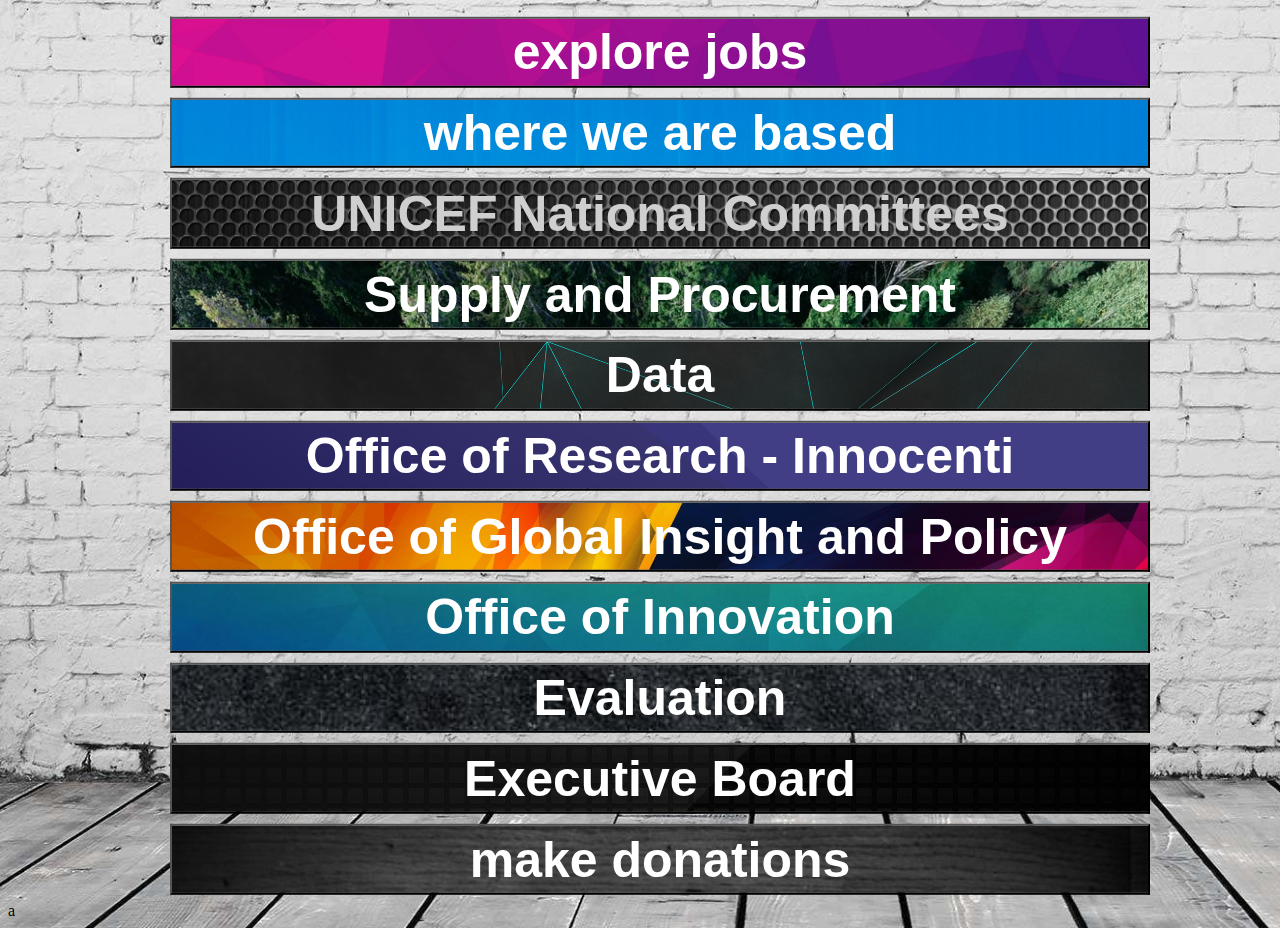
==== contact/index.html @ 61426968 "made the final cahnge before i get some rest" ====
<head>
    <title>contacts</title>
	<link rel="stylesheet" href="style.css">
</head>
<html>
<body>

<ul><li><button id="a1" onclick="window.location.href='https://www.unicef.org/careers/'" target="_blank" title="UNICEF Careers">explore jobs</button></li>
	<li><button id="a2" onclick="window.location.href='https://www.unicef.org/where-we-work'" title="UNICEF Regional and Country Offices">where we are based</button></li>
	<li><button id="a3" onclick="window.location.href='https://www.unicef.org/unicef-national-committees'">UNICEF National Committees</button></li>
	<li><button id="a4" onclick="window.location.href='https://www.unicef.org/supply/contact'" target="_blank" title="UNICEF Supply Division">Supply and Procurement</button></li>
	<li><button id="a5" onclick="window.location.href='https://data.unicef.org/contact/'" target="_blank" title="UNICEF Data">Data</button></li>
	<li><button id="a6" onclick="window.location.href='https://www.unicef-irc.org/aboutIRC/contactus.html'" target="_blank" title="UNICEF Office of Research - Innocenti">Office of Research - Innocenti</button></li>
	<li><button id="a7" onclick="window.location.href='https://www.unicef.org/globalinsight/'" target="_blank" title="UNICEF Office of Global Insight and Policy">Office of Global Insight and Policy</button></li>
	<li><button id="a8" onclick="window.location.href='https://www.unicef.org/innovation/contact-us'" target="_blank" title="UNICEF Office of Innovation">Office of Innovation</button></li>
	<li><button id="a9" onclick="window.location.href='https://www.unicef.org/evaluation/'" target="_blank" title="UNICEF Evaluation">Evaluation</button></li>
	<li><button id="a0" onclick="window.location.href='https://www.unicef.org/executiveboard/board-secretariat'" target="_self">Executive Board</button></li>
	<li><button id="a11" onclick="window.location.href='https://help.unicef.org/contact'">make donations</button></li>
</ul>a
</body>
<html>
---- contact/style.css ----
li{
    /* hide dots */
    list-style: none;
    /* add spaceing between itemns */
    margin-bottom: 10px;
    /* center items on page */
    text-align: center;

}
ul{
    transform: translateY(1%);
}

body {
    background-image: url("back.png");
    background-size: cover;
}

button{
    width: 80%;
    height: 8%;
    /* background image */

}

#a1{
    background-image: url("1.png");
    background-size: cover;
    color: white;
    font-size: 50px;
    font-weight: 600;
    
}
#a2{
    background-image: url("2.jpg");
    background-size: cover;
    color: white;
    font-size: 50px;
    font-weight: 600;
}
#a3{
    background-image: url("3.jpg");
    background-size: cover;
    color: rgb(207, 207, 207);
    font-size: 50px;
    font-weight: 600;
}
#a4{
    background-image: url("4.jfif");
    background-size: cover;
    color: white;
    font-size: 50px;
    font-weight: 600;
}
#a5{
    background-image: url("5.png");
    background-size: cover;
    color: white;
    font-size: 50px;
    font-weight: 600;
}
#a6{
    background-image: url("6.jpg");
    background-size: cover;
    color: white;
    font-size: 50px;
    font-weight: 600;
}
#a7{
    background-image: url("7.jpg");
    background-size: cover;
    color: white;
    font-size: 50px;
    font-weight: 600;
}
#a8{
    background-image: url("8.jpg");
    background-size: cover;
    color: white;
    font-size: 50px;
    font-weight: 600;
}
#a9{
    background-image: url("9.jpeg");
    background-size: cover;
    color: white;
    font-size: 50px;
    font-weight: 600;
}
#a0{
    background-image: url("0.jpg");
    background-size: cover;
    color: white;
    font-size: 50px;
    font-weight: 600;
}
#a11{
    background-image: url("11.jpg");
    background-size: cover;
    color: white;
    font-size: 50px;
    font-weight: 600;
}
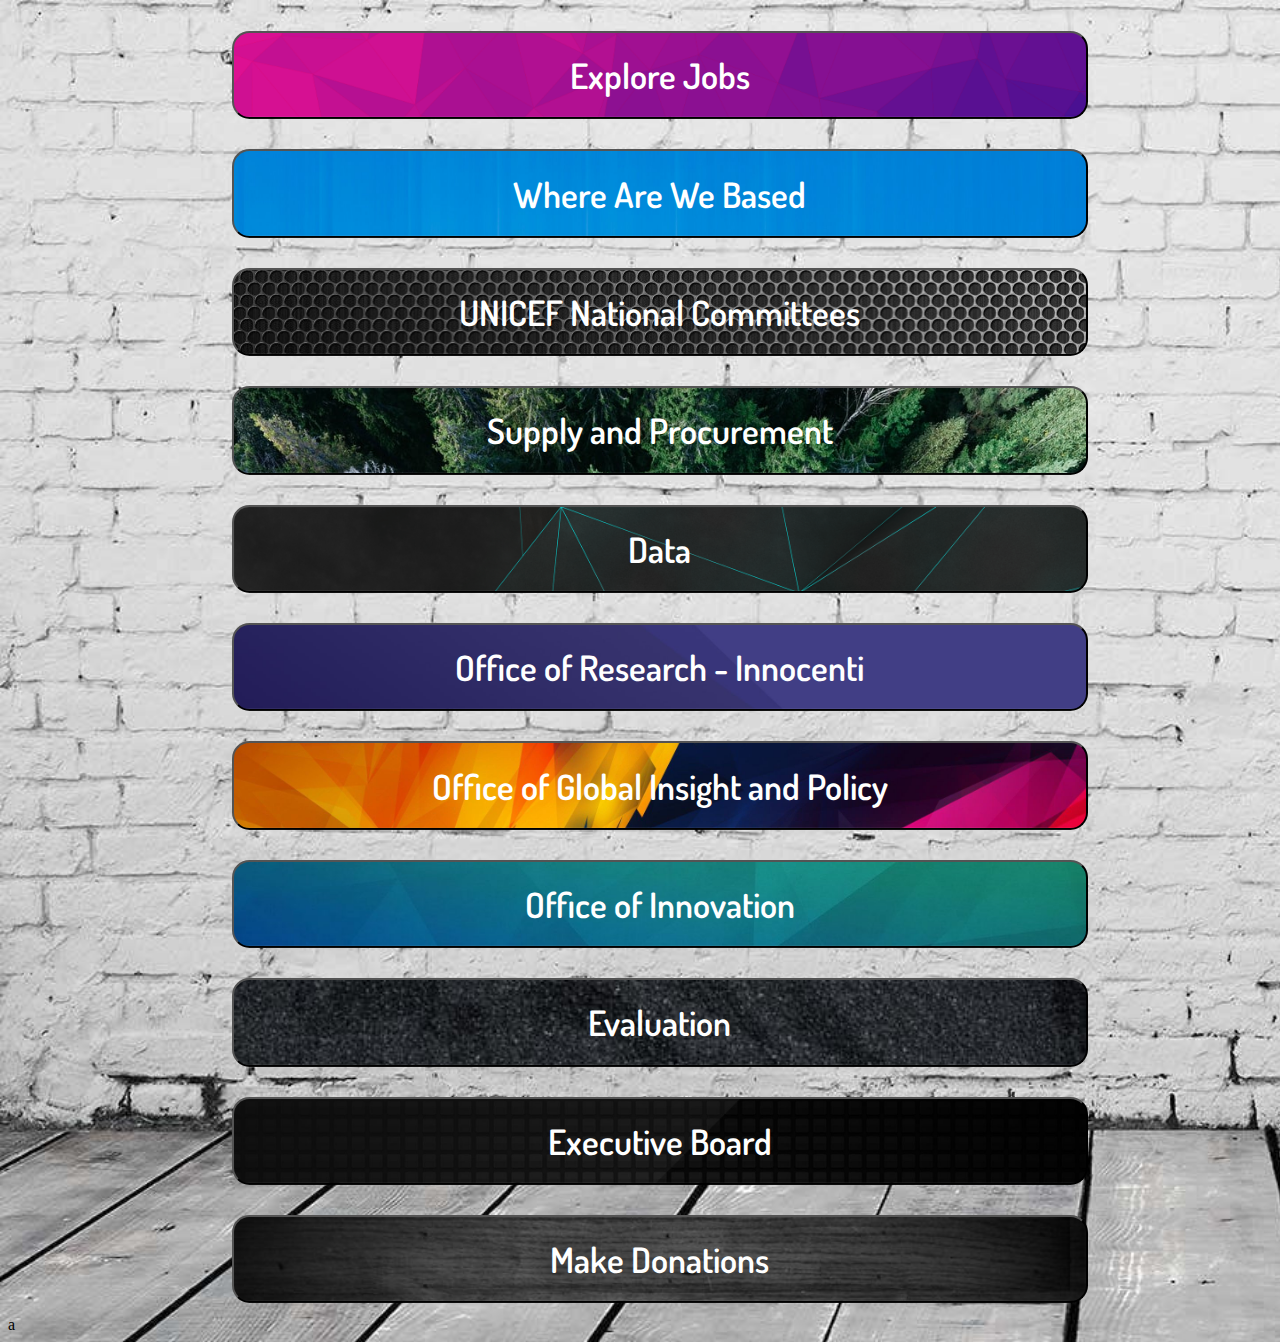
==== commit 28302a5a: "sarinas merge" ====
--- a/contact/index.html
+++ b/contact/index.html
@@ -5,8 +5,8 @@
 <html>
 <body>
 
-<ul><li><button id="a1" onclick="window.location.href='https://www.unicef.org/careers/'" target="_blank" title="UNICEF Careers">explore jobs</button></li>
-	<li><button id="a2" onclick="window.location.href='https://www.unicef.org/where-we-work'" title="UNICEF Regional and Country Offices">where we are based</button></li>
+<ul><li><button id="a1" onclick="window.location.href='https://www.unicef.org/careers/'" target="_blank" title="UNICEF Careers">Explore Jobs</button></li>
+	<li><button id="a2" onclick="window.location.href='https://www.unicef.org/where-we-work'" title="UNICEF Regional and Country Offices">Where Are We Based</button></li>
 	<li><button id="a3" onclick="window.location.href='https://www.unicef.org/unicef-national-committees'">UNICEF National Committees</button></li>
 	<li><button id="a4" onclick="window.location.href='https://www.unicef.org/supply/contact'" target="_blank" title="UNICEF Supply Division">Supply and Procurement</button></li>
 	<li><button id="a5" onclick="window.location.href='https://data.unicef.org/contact/'" target="_blank" title="UNICEF Data">Data</button></li>
@@ -15,7 +15,7 @@
 	<li><button id="a8" onclick="window.location.href='https://www.unicef.org/innovation/contact-us'" target="_blank" title="UNICEF Office of Innovation">Office of Innovation</button></li>
 	<li><button id="a9" onclick="window.location.href='https://www.unicef.org/evaluation/'" target="_blank" title="UNICEF Evaluation">Evaluation</button></li>
 	<li><button id="a0" onclick="window.location.href='https://www.unicef.org/executiveboard/board-secretariat'" target="_self">Executive Board</button></li>
-	<li><button id="a11" onclick="window.location.href='https://help.unicef.org/contact'">make donations</button></li>
+	<li><button id="a11" onclick="window.location.href='https://help.unicef.org/contact'">Make Donations</button></li>
 </ul>a
 </body>
 <html>--- a/contact/style.css
+++ b/contact/style.css
@@ -1,3 +1,5 @@
+@import url('https://fonts.googleapis.com/css2?family=Dosis&family=Roboto+Serif:wght@100&display=swap');
+
 li{
     /* hide dots */
     list-style: none;
@@ -17,8 +19,10 @@
 }
 
 button{
-    width: 80%;
-    height: 8%;
+    width: 70%;
+    height: 10%;
+    margin: 10px 10px;
+    border-radius: .5em;
     /* background image */
 
 }
@@ -27,7 +31,8 @@
     background-image: url("1.png");
     background-size: cover;
     color: white;
-    font-size: 50px;
+    font-family: 'Dosis', sans-serif;
+    font-size: 35px;
     font-weight: 600;
     
 }
@@ -35,69 +40,79 @@
     background-image: url("2.jpg");
     background-size: cover;
     color: white;
-    font-size: 50px;
+    font-size: 35px;
     font-weight: 600;
+    font-family: 'Dosis', sans-serif;
 }
 #a3{
     background-image: url("3.jpg");
     background-size: cover;
-    color: rgb(207, 207, 207);
-    font-size: 50px;
+    color: white;
+    font-size: 35px;
     font-weight: 600;
+    font-family: 'Dosis', sans-serif;
 }
 #a4{
     background-image: url("4.jfif");
     background-size: cover;
     color: white;
-    font-size: 50px;
+    font-size: 35px;
     font-weight: 600;
+    font-family: 'Dosis', sans-serif;
 }
 #a5{
     background-image: url("5.png");
     background-size: cover;
     color: white;
-    font-size: 50px;
+    font-size: 35px;
     font-weight: 600;
+    font-family: 'Dosis', sans-serif;
 }
 #a6{
     background-image: url("6.jpg");
     background-size: cover;
     color: white;
-    font-size: 50px;
+    font-size: 35px;
     font-weight: 600;
+    font-family: 'Dosis', sans-serif;
 }
 #a7{
     background-image: url("7.jpg");
     background-size: cover;
     color: white;
-    font-size: 50px;
+    font-size: 35px;
     font-weight: 600;
+    font-family: 'Dosis', sans-serif;
 }
 #a8{
     background-image: url("8.jpg");
     background-size: cover;
     color: white;
-    font-size: 50px;
+    font-size: 35px;
     font-weight: 600;
+    font-family: 'Dosis', sans-serif;
 }
 #a9{
     background-image: url("9.jpeg");
     background-size: cover;
     color: white;
-    font-size: 50px;
+    font-size: 35px;
     font-weight: 600;
+    font-family: 'Dosis', sans-serif;
 }
 #a0{
     background-image: url("0.jpg");
     background-size: cover;
     color: white;
-    font-size: 50px;
+    font-size: 35px;
     font-weight: 600;
+    font-family: 'Dosis', sans-serif;
 }
 #a11{
     background-image: url("11.jpg");
     background-size: cover;
     color: white;
-    font-size: 50px;
+    font-size: 35px;
     font-weight: 600;
+    font-family: 'Dosis', sans-serif;
 }
